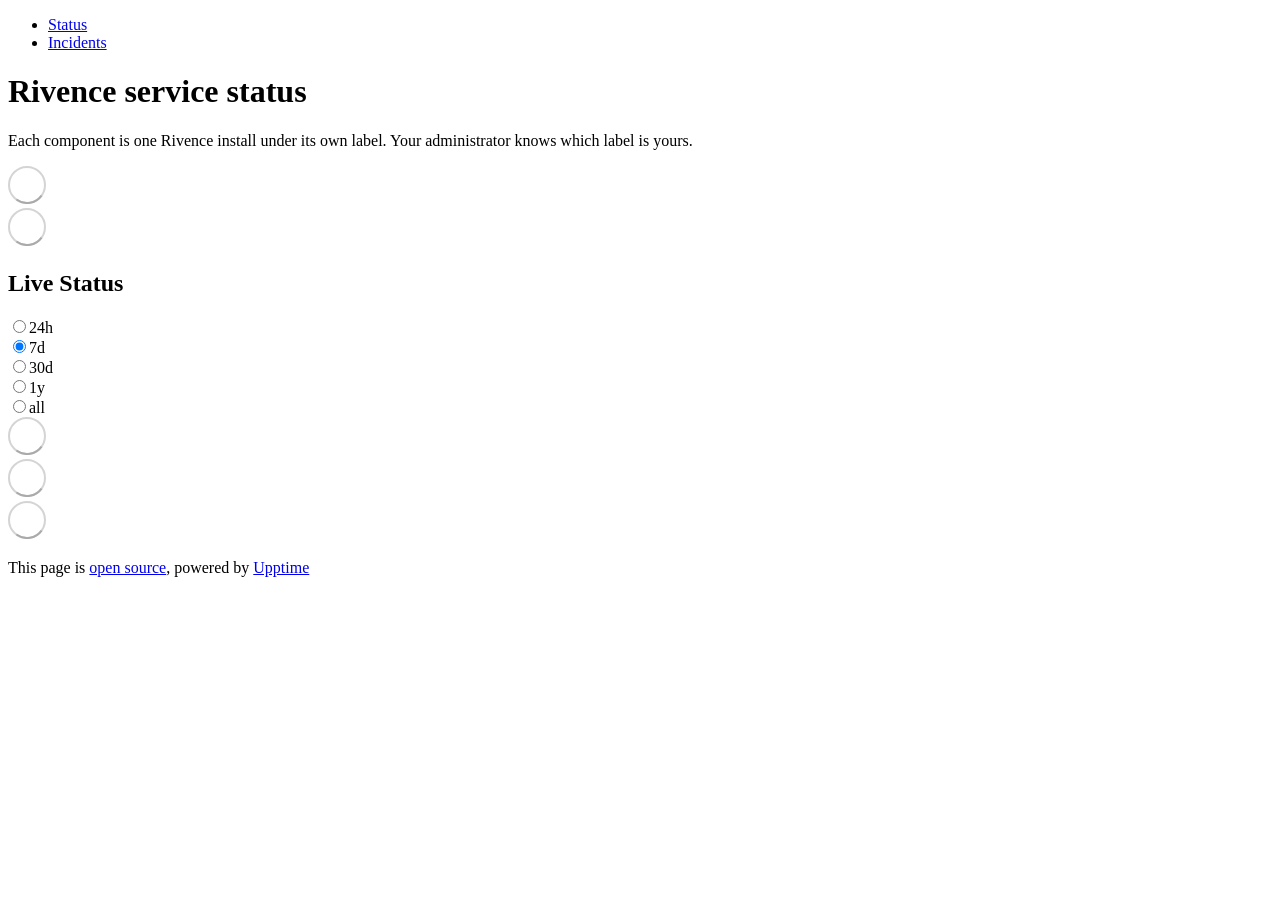
==== index.html @ 98cc8499 "deploy: 9b8b759fc11f616461dda23db47099d9b9a1b508" ====
<!DOCTYPE html> <html lang=en> <head> <meta charset=utf-8> <meta content="width=device-width,initial-scale=1" name=viewport> <meta content=#333333 name=theme-color> <base href=/ > <link href=manifest.json rel=manifest crossorigin=use-credentials> <script>__SAPPER__={baseUrl:"",preloaded:[void 0,{}]};if('serviceWorker' in navigator)navigator.serviceWorker.register('/service-worker.js');(function(){try{eval("async function x(){}");var main="/client/client.07dce5a3.js"}catch(e){main="/client/legacy/client.215045d6.js"};var s=document.createElement("script");try{new Function("if(0)import('')")();s.src=main;s.type="module";s.crossOrigin="use-credentials";}catch(e){s.src="/client/shimport@2.0.5.js";s.setAttribute("data-main",main);}document.head.appendChild(s);}());</script> <link href=client/client-31a52aa5.css rel=stylesheet><link href=client/createOctokit-a85f76c7.css rel=stylesheet><link href=client/index-b0b6455a.css rel=stylesheet> <title>Rivence status</title> <script>// If `prefers-color-scheme` is not supported, fall back to light mode.
      // In this case, light.css will be downloaded with `highest` priority.
      if (typeof window !== "undefined" && typeof document !== "undefined" && "matchMedia" in window && window.matchMedia('(prefers-color-scheme: dark)').media === 'not all') {
        document.documentElement.style.display = 'none';
        document.head.insertAdjacentHTML(
          'beforeend',
          '<link rel="stylesheet" href={`${config.path}/themes/light.css`} onload="document.documentElement.style.display = \'\'">',
        );
      } </script> <link href=https://status.app.rivence.io/themes/light.css rel=stylesheet media=(prefers-color-scheme:light)> <link href=https://status.app.rivence.io/themes/dark.css rel=stylesheet media=(prefers-color-scheme:dark)><link href=https://status.app.rivence.io/global.css rel=stylesheet><link href=https://raw.githubusercontent.com/upptime/upptime/master/assets/upptime-icon.svg rel=icon type=image/svg><link href=/logo-192.png rel=icon type=image/png> <link href=/client/client.07dce5a3.js rel=modulepreload as=script crossorigin=use-credentials><link href=/client/client-31a52aa5.css rel=preload as=style><link href=/client/index.9728a234.js rel=modulepreload as=script crossorigin=use-credentials><link href=/client/createOctokit.c0a3eee1.js rel=modulepreload as=script crossorigin=use-credentials><link href=/client/inject_styles.803b7e80.js rel=modulepreload as=script crossorigin=use-credentials><link href=/client/createOctokit-a85f76c7.css rel=preload as=style><link href=/client/index-b0b6455a.css rel=preload as=style></head> <body> <div id=sapper> <nav class=svelte-a08hsz><div class="svelte-a08hsz container"> <ul class=svelte-a08hsz><li><a href=/ class=svelte-a08hsz target=_self aria-current=page>Status</a> <li><a href="https://github.com/rivex-hk/rivence-status/issues?q=label%3Astatus" class=svelte-a08hsz target=_self>Incidents</a> </li> </ul></div> </nav> <main class=container> <header class=svelte-ngkazm><h1><strong>Rivence</strong> service status</h1> <p class="svelte-ngkazm lead">Each component is one Rivence install under its own label. Your administrator knows which label is yours.</header> <section class=svelte-8lnl4f><div class="svelte-68jxue loading"><svg class=svelte-68jxue height=38 stroke=#aaa width=38 xmlns=http://www.w3.org/2000/svg><g fill=none fill-rule=evenodd><g stroke-width=2 transform="translate(1 1)"><circle cx=18 cy=18 r=18 stroke-opacity=.5></circle><path d="M36 18c0-9.94-8.06-18-18-18"><animateTransform attributeName=transform dur=1s from="0 18 18" repeatCount=indefinite to="360 18 18" type=rotate></animateTransform></path></g></g></svg></div> </section> <section class=svelte-8lnl4f><div class="svelte-68jxue loading"><svg class=svelte-68jxue height=38 stroke=#aaa width=38 xmlns=http://www.w3.org/2000/svg><g fill=none fill-rule=evenodd><g stroke-width=2 transform="translate(1 1)"><circle cx=18 cy=18 r=18 stroke-opacity=.5></circle><path d="M36 18c0-9.94-8.06-18-18-18"><animateTransform attributeName=transform dur=1s from="0 18 18" repeatCount=indefinite to="360 18 18" type=rotate></animateTransform></path></g></g></svg></div> </section> <div class="svelte-fqsq6s f changed"><h2>Live Status</h2> <form class="svelte-fqsq6s f r"><div><input class=svelte-fqsq6s id=data_day name=d type=radio value=day><label class=svelte-fqsq6s for=data_day>24h</label></div> <div><input class=svelte-fqsq6s id=data_week name=d type=radio value=week checked><label class=svelte-fqsq6s for=data_week>7d</label></div> <div><input class=svelte-fqsq6s id=data_month name=d type=radio value=month><label class=svelte-fqsq6s for=data_month>30d</label></div> <div><input class=svelte-fqsq6s id=data_year name=d type=radio value=year><label class=svelte-fqsq6s for=data_year>1y</label></div> <div><input class=svelte-fqsq6s id=data_all name=d type=radio value=all><label class=svelte-fqsq6s for=data_all>all</label></div></form></div> <section class="svelte-fqsq6s live-status"><div class="svelte-68jxue loading"><svg class=svelte-68jxue height=38 stroke=#aaa width=38 xmlns=http://www.w3.org/2000/svg><g fill=none fill-rule=evenodd><g stroke-width=2 transform="translate(1 1)"><circle cx=18 cy=18 r=18 stroke-opacity=.5></circle><path d="M36 18c0-9.94-8.06-18-18-18"><animateTransform attributeName=transform dur=1s from="0 18 18" repeatCount=indefinite to="360 18 18" type=rotate></animateTransform></path></g></g></svg></div> </section> <section><div class="svelte-68jxue loading"><svg class=svelte-68jxue height=38 stroke=#aaa width=38 xmlns=http://www.w3.org/2000/svg><g fill=none fill-rule=evenodd><g stroke-width=2 transform="translate(1 1)"><circle cx=18 cy=18 r=18 stroke-opacity=.5></circle><path d="M36 18c0-9.94-8.06-18-18-18"><animateTransform attributeName=transform dur=1s from="0 18 18" repeatCount=indefinite to="360 18 18" type=rotate></animateTransform></path></g></g></svg></div> </section> <section><div class="svelte-68jxue loading"><svg class=svelte-68jxue height=38 stroke=#aaa width=38 xmlns=http://www.w3.org/2000/svg><g fill=none fill-rule=evenodd><g stroke-width=2 transform="translate(1 1)"><circle cx=18 cy=18 r=18 stroke-opacity=.5></circle><path d="M36 18c0-9.94-8.06-18-18-18"><animateTransform attributeName=transform dur=1s from="0 18 18" repeatCount=indefinite to="360 18 18" type=rotate></animateTransform></path></g></g></svg></div></section></main> <footer class=svelte-jbr799><p>This page is <a href=https://github.com/rivex-hk/rivence-status>open source</a>, powered by <a href=https://upptime.js.org>Upptime</a></p> </footer></div> <script> try {
        if (typeof window !== "undefined" && window.navigator && navigator.serviceWorker) {
          navigator.serviceWorker.getRegistrations().then(function (registrations) {
            for (let registration of registrations) {
              registration.unregister();
            }
          });
        }
        if (typeof window !== "undefined" && "caches" in window) {
          caches.keys().then(function (keyList) {
            return Promise.all(
              keyList.map(function (key) {
                return caches.delete(key);
              })
            );
          });
        }
      } catch (error) {} </script>
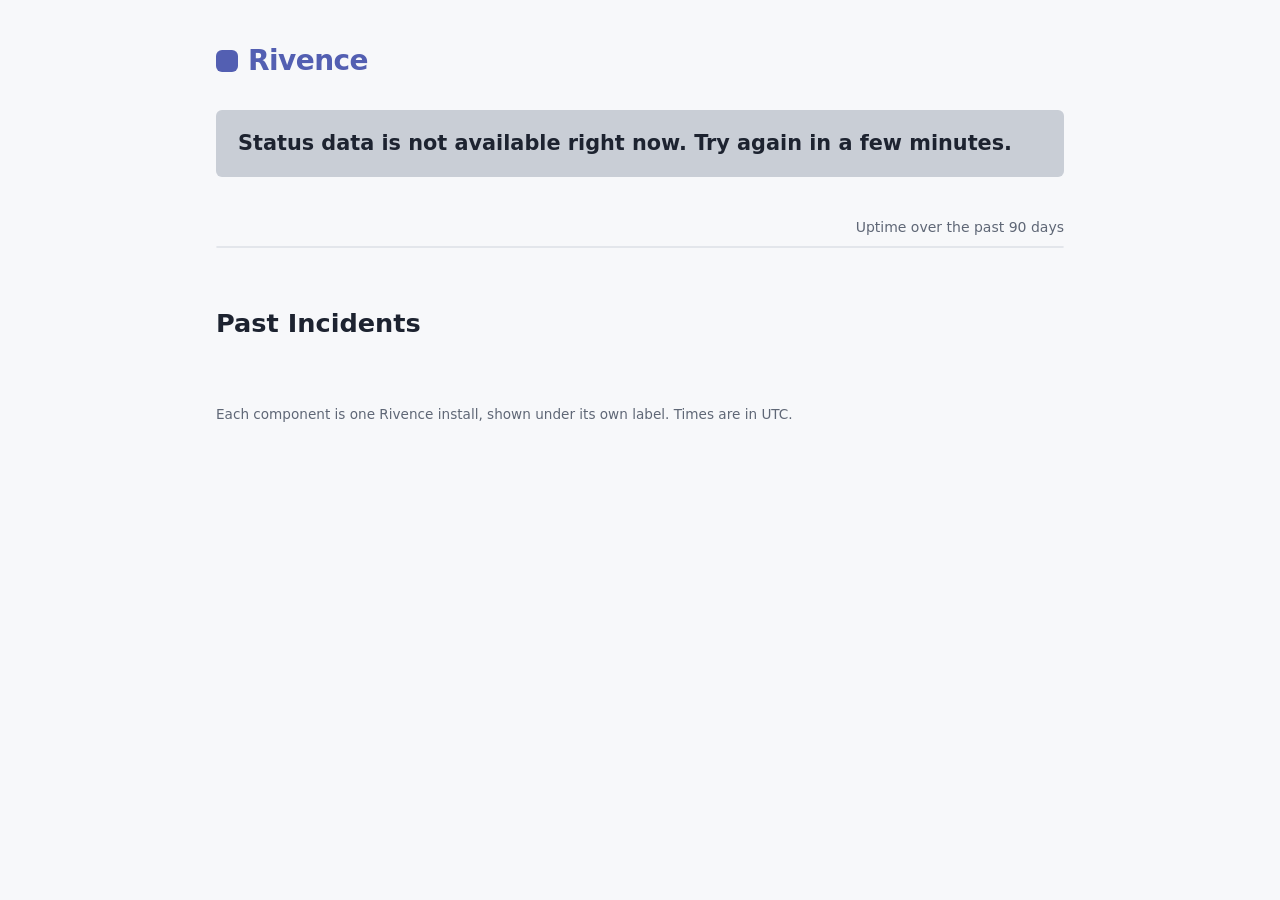
==== commit 4eaeddcf: "Publish the status page" ====
--- a/index.html
+++ b/index.html
@@ -1,26 +1,63 @@
-<!DOCTYPE html> <html lang=en> <head> <meta charset=utf-8> <meta content="width=device-width,initial-scale=1" name=viewport> <meta content=#333333 name=theme-color> <base href=/ > <link href=manifest.json rel=manifest crossorigin=use-credentials> <script>__SAPPER__={baseUrl:"",preloaded:[void 0,{}]};if('serviceWorker' in navigator)navigator.serviceWorker.register('/service-worker.js');(function(){try{eval("async function x(){}");var main="/client/client.07dce5a3.js"}catch(e){main="/client/legacy/client.215045d6.js"};var s=document.createElement("script");try{new Function("if(0)import('')")();s.src=main;s.type="module";s.crossOrigin="use-credentials";}catch(e){s.src="/client/shimport@2.0.5.js";s.setAttribute("data-main",main);}document.head.appendChild(s);}());</script> <link href=client/client-31a52aa5.css rel=stylesheet><link href=client/createOctokit-a85f76c7.css rel=stylesheet><link href=client/index-b0b6455a.css rel=stylesheet> <title>Rivence status</title> <script>// If `prefers-color-scheme` is not supported, fall back to light mode.
-      // In this case, light.css will be downloaded with `highest` priority.
-      if (typeof window !== "undefined" && typeof document !== "undefined" && "matchMedia" in window && window.matchMedia('(prefers-color-scheme: dark)').media === 'not all') {
-        document.documentElement.style.display = 'none';
-        document.head.insertAdjacentHTML(
-          'beforeend',
-          '<link rel="stylesheet" href={`${config.path}/themes/light.css`} onload="document.documentElement.style.display = \'\'">',
-        );
-      } </script> <link href=https://status.app.rivence.io/themes/light.css rel=stylesheet media=(prefers-color-scheme:light)> <link href=https://status.app.rivence.io/themes/dark.css rel=stylesheet media=(prefers-color-scheme:dark)><link href=https://status.app.rivence.io/global.css rel=stylesheet><link href=https://raw.githubusercontent.com/upptime/upptime/master/assets/upptime-icon.svg rel=icon type=image/svg><link href=/logo-192.png rel=icon type=image/png> <link href=/client/client.07dce5a3.js rel=modulepreload as=script crossorigin=use-credentials><link href=/client/client-31a52aa5.css rel=preload as=style><link href=/client/index.9728a234.js rel=modulepreload as=script crossorigin=use-credentials><link href=/client/createOctokit.c0a3eee1.js rel=modulepreload as=script crossorigin=use-credentials><link href=/client/inject_styles.803b7e80.js rel=modulepreload as=script crossorigin=use-credentials><link href=/client/createOctokit-a85f76c7.css rel=preload as=style><link href=/client/index-b0b6455a.css rel=preload as=style></head> <body> <div id=sapper> <nav class=svelte-a08hsz><div class="svelte-a08hsz container"> <ul class=svelte-a08hsz><li><a href=/ class=svelte-a08hsz target=_self aria-current=page>Status</a> <li><a href="https://github.com/rivex-hk/rivence-status/issues?q=label%3Astatus" class=svelte-a08hsz target=_self>Incidents</a> </li> </ul></div> </nav> <main class=container> <header class=svelte-ngkazm><h1><strong>Rivence</strong> service status</h1> <p class="svelte-ngkazm lead">Each component is one Rivence install under its own label. Your administrator knows which label is yours.</header> <section class=svelte-8lnl4f><div class="svelte-68jxue loading"><svg class=svelte-68jxue height=38 stroke=#aaa width=38 xmlns=http://www.w3.org/2000/svg><g fill=none fill-rule=evenodd><g stroke-width=2 transform="translate(1 1)"><circle cx=18 cy=18 r=18 stroke-opacity=.5></circle><path d="M36 18c0-9.94-8.06-18-18-18"><animateTransform attributeName=transform dur=1s from="0 18 18" repeatCount=indefinite to="360 18 18" type=rotate></animateTransform></path></g></g></svg></div> </section> <section class=svelte-8lnl4f><div class="svelte-68jxue loading"><svg class=svelte-68jxue height=38 stroke=#aaa width=38 xmlns=http://www.w3.org/2000/svg><g fill=none fill-rule=evenodd><g stroke-width=2 transform="translate(1 1)"><circle cx=18 cy=18 r=18 stroke-opacity=.5></circle><path d="M36 18c0-9.94-8.06-18-18-18"><animateTransform attributeName=transform dur=1s from="0 18 18" repeatCount=indefinite to="360 18 18" type=rotate></animateTransform></path></g></g></svg></div> </section> <div class="svelte-fqsq6s f changed"><h2>Live Status</h2> <form class="svelte-fqsq6s f r"><div><input class=svelte-fqsq6s id=data_day name=d type=radio value=day><label class=svelte-fqsq6s for=data_day>24h</label></div> <div><input class=svelte-fqsq6s id=data_week name=d type=radio value=week checked><label class=svelte-fqsq6s for=data_week>7d</label></div> <div><input class=svelte-fqsq6s id=data_month name=d type=radio value=month><label class=svelte-fqsq6s for=data_month>30d</label></div> <div><input class=svelte-fqsq6s id=data_year name=d type=radio value=year><label class=svelte-fqsq6s for=data_year>1y</label></div> <div><input class=svelte-fqsq6s id=data_all name=d type=radio value=all><label class=svelte-fqsq6s for=data_all>all</label></div></form></div> <section class="svelte-fqsq6s live-status"><div class="svelte-68jxue loading"><svg class=svelte-68jxue height=38 stroke=#aaa width=38 xmlns=http://www.w3.org/2000/svg><g fill=none fill-rule=evenodd><g stroke-width=2 transform="translate(1 1)"><circle cx=18 cy=18 r=18 stroke-opacity=.5></circle><path d="M36 18c0-9.94-8.06-18-18-18"><animateTransform attributeName=transform dur=1s from="0 18 18" repeatCount=indefinite to="360 18 18" type=rotate></animateTransform></path></g></g></svg></div> </section> <section><div class="svelte-68jxue loading"><svg class=svelte-68jxue height=38 stroke=#aaa width=38 xmlns=http://www.w3.org/2000/svg><g fill=none fill-rule=evenodd><g stroke-width=2 transform="translate(1 1)"><circle cx=18 cy=18 r=18 stroke-opacity=.5></circle><path d="M36 18c0-9.94-8.06-18-18-18"><animateTransform attributeName=transform dur=1s from="0 18 18" repeatCount=indefinite to="360 18 18" type=rotate></animateTransform></path></g></g></svg></div> </section> <section><div class="svelte-68jxue loading"><svg class=svelte-68jxue height=38 stroke=#aaa width=38 xmlns=http://www.w3.org/2000/svg><g fill=none fill-rule=evenodd><g stroke-width=2 transform="translate(1 1)"><circle cx=18 cy=18 r=18 stroke-opacity=.5></circle><path d="M36 18c0-9.94-8.06-18-18-18"><animateTransform attributeName=transform dur=1s from="0 18 18" repeatCount=indefinite to="360 18 18" type=rotate></animateTransform></path></g></g></svg></div></section></main> <footer class=svelte-jbr799><p>This page is <a href=https://github.com/rivex-hk/rivence-status>open source</a>, powered by <a href=https://upptime.js.org>Upptime</a></p> </footer></div> <script> try {
-        if (typeof window !== "undefined" && window.navigator && navigator.serviceWorker) {
-          navigator.serviceWorker.getRegistrations().then(function (registrations) {
-            for (let registration of registrations) {
-              registration.unregister();
-            }
-          });
-        }
-        if (typeof window !== "undefined" && "caches" in window) {
-          caches.keys().then(function (keyList) {
-            return Promise.all(
-              keyList.map(function (key) {
-                return caches.delete(key);
-              })
-            );
-          });
-        }
-      } catch (error) {} </script> +<!doctype html>
+<html lang="en">
+  <head>
+    <meta charset="utf-8" />
+    <meta name="viewport" content="width=device-width, initial-scale=1" />
+    <meta
+      http-equiv="Content-Security-Policy"
+      content="default-src 'none'; script-src 'self'; style-src 'self'; img-src 'self'; connect-src 'self'; base-uri 'none'; form-action 'none'"
+    />
+    <meta name="color-scheme" content="light dark" />
+    <title>Rivence Status</title>
+    <meta
+      name="description"
+      content="Current status and incident history of Rivence installs."
+    />
+    <link rel="icon" href="favicon.svg" type="image/svg+xml" />
+    <link rel="stylesheet" href="style.css" />
+    <script type="module" src="app.js"></script>
+  </head>
+  <body>
+    <header class="masthead">
+      <div class="wrap">
+        <p class="brand">
+          <span class="brand-mark" aria-hidden="true"></span>Rivence
+        </p>
+      </div>
+    </header>
+    <main class="wrap" id="main">
+      <h1 class="visually-hidden">Rivence status</h1>
+      <section class="banner" id="banner" data-level="none" aria-live="polite">
+        <p id="banner-text">Loading status…</p>
+      </section>
+
+      <section aria-labelledby="uptime-heading">
+        <div class="section-head">
+          <h2 id="uptime-heading" class="small-heading">
+            Uptime over the past <span class="range-90">90</span
+            ><span class="range-60">60</span
+            ><span class="range-30">30</span> days
+          </h2>
+        </div>
+        <div class="card" id="components"></div>
+      </section>
+
+      <section aria-labelledby="incidents-heading" class="incidents">
+        <h2 id="incidents-heading">Past Incidents</h2>
+        <div id="incident-days"></div>
+      </section>
+      <noscript
+        ><p class="notice">
+          This page needs JavaScript to show the current status.
+        </p></noscript
+      >
+    </main>
+    <footer class="wrap footer">
+      <p>
+        Each component is one Rivence install, shown under its own label. Times
+        are in UTC.
+      </p>
+    </footer>
+    <div class="tooltip" id="tooltip" role="tooltip" hidden></div>
+  </body>
+</html>
--- a/style.css
+++ b/style.css
@@ -0,0 +1,389 @@
+:root {
+  --bg: #f7f8fa;
+  --surface: #ffffff;
+  --text: #1d2330;
+  --muted: #5f6776;
+  --border: #e3e6eb;
+  --ok: #1f8b4c;
+  --ok-bar: #3bb36f;
+  --minor: #e0b225;
+  --partial: #e8823a;
+  --major: #d93a3f;
+  --none: #c9ced6;
+  --banner-text: #ffffff;
+  --tooltip-bg: #1d2330;
+  --tooltip-text: #ffffff;
+  --primary: hsl(232 38% 51%);
+  --ok-text: #1a7f45;
+  --major-text: #c62f35;
+  color-scheme: light;
+}
+
+@media (prefers-color-scheme: dark) {
+  :root {
+    --bg: #0e1116;
+    --surface: #161b22;
+    --text: #e6e9ee;
+    --muted: #9aa3b0;
+    --border: #2a313b;
+    --ok: #238a4f;
+    --ok-bar: #3fb873;
+    --minor: #d9ab22;
+    --partial: #e07f3a;
+    --major: #d6474c;
+    --none: #3a424e;
+    --tooltip-bg: #f0f2f5;
+    --tooltip-text: #10141a;
+    --primary: hsl(230 62% 71%);
+    --ok-text: #3fb873;
+    --major-text: #f06a6e;
+    color-scheme: dark;
+  }
+}
+
+* {
+  box-sizing: border-box;
+}
+
+html {
+  -webkit-text-size-adjust: 100%;
+}
+
+body {
+  margin: 0;
+  background: var(--bg);
+  color: var(--text);
+  font-family:
+    system-ui,
+    -apple-system,
+    "Segoe UI",
+    Roboto,
+    "Helvetica Neue",
+    Arial,
+    sans-serif;
+  font-size: 16px;
+  line-height: 1.5;
+}
+
+.wrap {
+  max-width: 880px;
+  margin: 0 auto;
+  padding: 0 16px;
+}
+
+.visually-hidden {
+  position: absolute;
+  width: 1px;
+  height: 1px;
+  overflow: hidden;
+  clip: rect(0 0 0 0);
+  white-space: nowrap;
+}
+
+.masthead {
+  padding: 40px 0 28px;
+}
+
+.brand {
+  display: flex;
+  align-items: center;
+  gap: 10px;
+  margin: 0;
+  font-size: 1.75rem;
+  font-weight: 700;
+  letter-spacing: -0.02em;
+  color: var(--primary);
+}
+
+.brand-mark {
+  width: 22px;
+  height: 22px;
+  border-radius: 6px;
+  background: var(--primary);
+}
+
+a {
+  color: var(--primary);
+}
+
+:focus-visible {
+  outline: 2px solid var(--primary);
+  outline-offset: 2px;
+}
+
+.banner {
+  margin: 0 0 40px;
+  padding: 18px 22px;
+  border-radius: 6px;
+  background: var(--none);
+  color: var(--banner-text);
+  font-size: 1.3rem;
+  font-weight: 600;
+}
+
+.banner p {
+  margin: 0;
+}
+
+.banner[data-level="ok"] {
+  background: var(--ok);
+}
+.banner[data-level="partial"] {
+  background: #b85a12;
+}
+.banner[data-level="major"] {
+  background: var(--major);
+}
+.banner[data-level="none"] {
+  color: var(--text);
+}
+
+.section-head {
+  display: flex;
+  justify-content: flex-end;
+  margin-bottom: 8px;
+}
+
+.small-heading {
+  margin: 0;
+  font-size: 0.875rem;
+  font-weight: 400;
+  color: var(--muted);
+}
+
+.card {
+  background: var(--surface);
+  border: 1px solid var(--border);
+  border-radius: 6px;
+}
+
+.component {
+  padding: 20px 22px 16px;
+}
+
+.component + .component {
+  border-top: 1px solid var(--border);
+}
+
+.component-head {
+  display: flex;
+  justify-content: space-between;
+  align-items: baseline;
+  gap: 12px;
+  margin-bottom: 10px;
+}
+
+.component-name {
+  margin: 0;
+  font-size: 1rem;
+  font-weight: 600;
+}
+
+.component-status {
+  font-size: 0.9rem;
+  font-weight: 500;
+  color: var(--ok-text);
+}
+
+.component-status[data-status="down"] {
+  color: var(--major-text);
+}
+
+.component-status::before {
+  content: "";
+  display: inline-block;
+  width: 8px;
+  height: 8px;
+  margin-right: 7px;
+  border-radius: 50%;
+  background: currentColor;
+  vertical-align: 1px;
+}
+
+.bars {
+  display: flex;
+  gap: 2px;
+  height: 34px;
+  margin: 0;
+  padding: 0;
+  list-style: none;
+}
+
+.bar {
+  flex: 1 1 0;
+  min-width: 0;
+  border-radius: 2px;
+  background: var(--none);
+  cursor: pointer;
+  transition: opacity 0.1s;
+}
+
+.bar:hover {
+  opacity: 0.7;
+}
+
+.bar[data-level="ok"] {
+  background: var(--ok-bar);
+}
+.bar[data-level="minor"] {
+  background: var(--minor);
+}
+.bar[data-level="partial"] {
+  background: var(--partial);
+}
+.bar[data-level="major"] {
+  background: var(--major);
+}
+
+.component-foot {
+  display: flex;
+  align-items: center;
+  gap: 12px;
+  margin-top: 8px;
+  font-size: 0.8rem;
+  color: var(--muted);
+}
+
+.component-foot .rule {
+  flex: 1;
+  height: 1px;
+  background: var(--border);
+}
+
+.incidents {
+  margin-top: 56px;
+}
+
+.incidents h2 {
+  margin: 0 0 8px;
+  font-size: 1.6rem;
+  font-weight: 600;
+}
+
+.incident-day {
+  padding: 22px 0 6px;
+}
+
+.incident-day h3 {
+  margin: 0 0 12px;
+  padding-bottom: 8px;
+  border-bottom: 1px solid var(--border);
+  font-size: 1.1rem;
+  font-weight: 600;
+}
+
+.incident-day .empty {
+  margin: 0;
+  color: var(--muted);
+}
+
+.incident {
+  margin-bottom: 22px;
+}
+
+.incident h4 {
+  margin: 0 0 8px;
+  font-size: 1.05rem;
+  font-weight: 600;
+  color: var(--primary);
+}
+
+.update {
+  margin: 0 0 12px;
+}
+
+.update p {
+  margin: 0;
+  overflow-wrap: anywhere;
+}
+
+.update .when {
+  display: block;
+  font-size: 0.8rem;
+  color: var(--muted);
+}
+
+.footer {
+  padding-top: 40px;
+  padding-bottom: 48px;
+  font-size: 0.85rem;
+  color: var(--muted);
+}
+
+.notice {
+  color: var(--muted);
+}
+
+.tooltip {
+  position: absolute;
+  z-index: 10;
+  max-width: 260px;
+  padding: 10px 12px;
+  border-radius: 6px;
+  background: var(--tooltip-bg);
+  color: var(--tooltip-text);
+  font-size: 0.85rem;
+  line-height: 1.4;
+  box-shadow: 0 6px 20px rgb(0 0 0 / 0.25);
+  pointer-events: none;
+}
+
+.tooltip strong {
+  display: block;
+}
+
+.tooltip ul {
+  margin: 6px 0 0;
+  padding-left: 16px;
+}
+
+/* The bar strip shows 90 days on a wide screen, 60 on a tablet and 30 on a phone. */
+.range-60,
+.range-30 {
+  display: none;
+}
+
+@media (max-width: 760px) {
+  .bar:nth-child(-n + 30) {
+    display: none;
+  }
+  .range-90,
+  .range-30 {
+    display: none;
+  }
+  .range-60 {
+    display: inline;
+  }
+}
+
+@media (max-width: 520px) {
+  .masthead {
+    padding: 28px 0 20px;
+  }
+  .banner {
+    font-size: 1.1rem;
+    padding: 16px 18px;
+  }
+  .component {
+    padding: 16px 16px 12px;
+  }
+  .bar:nth-child(-n + 60) {
+    display: none;
+  }
+  .bars {
+    gap: 3px;
+  }
+  .range-90,
+  .range-60 {
+    display: none;
+  }
+  .range-30 {
+    display: inline;
+  }
+}
+
+@media (prefers-reduced-motion: reduce) {
+  .bar {
+    transition: none;
+  }
+}
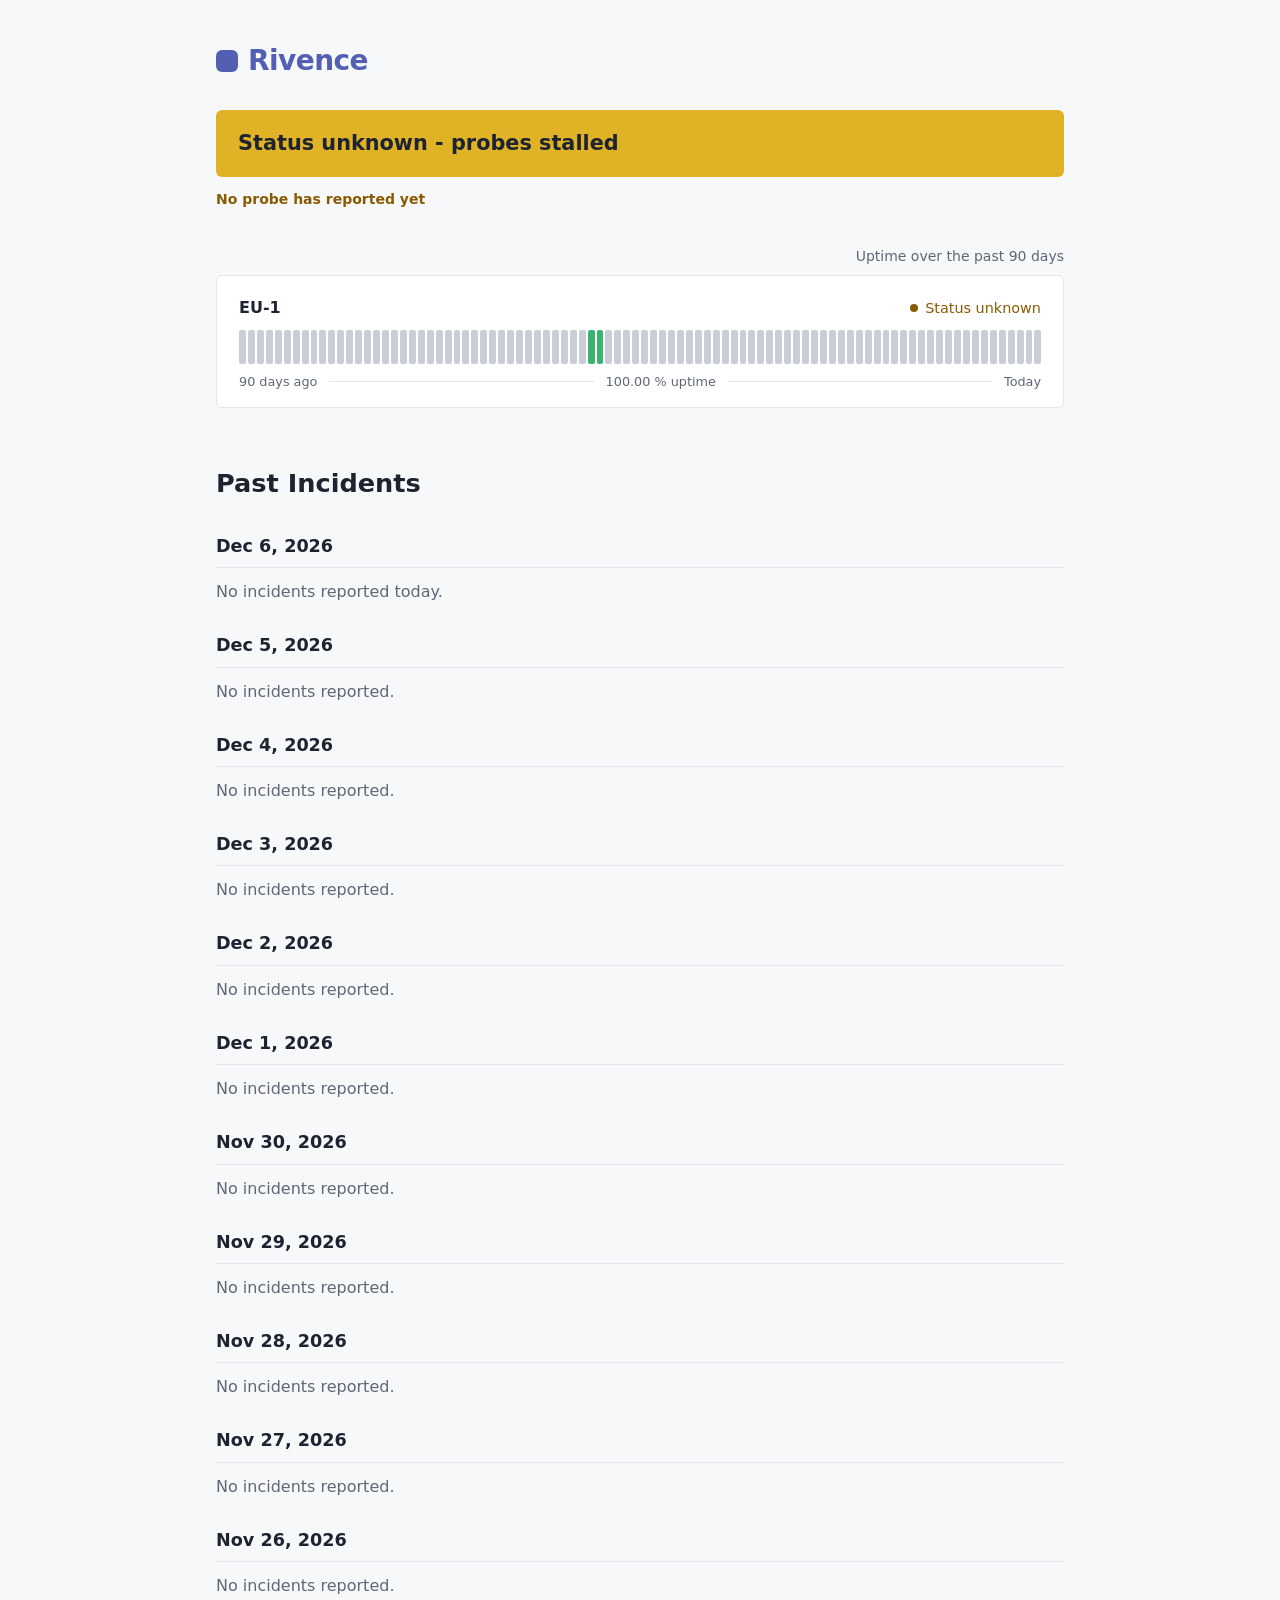
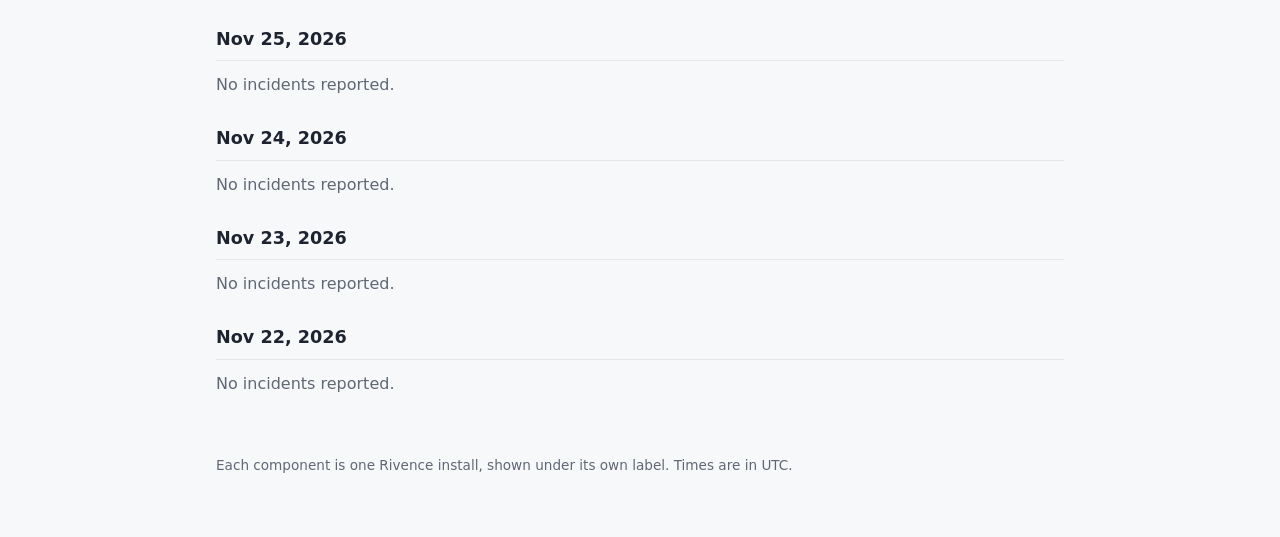
==== commit a4106273: "Publish the status page" ====
--- a/index.html
+++ b/index.html
@@ -30,6 +30,7 @@
       <section class="banner" id="banner" data-level="none" aria-live="polite">
         <p id="banner-text">Loading status…</p>
       </section>
+      <p class="last-checked" id="last-checked" data-stalled="false"></p>
 
       <section aria-labelledby="uptime-heading">
         <div class="section-head">
--- a/style.css
+++ b/style.css
@@ -16,6 +16,7 @@
   --primary: hsl(232 38% 51%);
   --ok-text: #1a7f45;
   --major-text: #c62f35;
+  --warn-text: #8a5a00;
   color-scheme: light;
 }
 
@@ -37,6 +38,7 @@
     --primary: hsl(230 62% 71%);
     --ok-text: #3fb873;
     --major-text: #f06a6e;
+    --warn-text: #e0b225;
     color-scheme: dark;
   }
 }
@@ -137,6 +139,20 @@
 .banner[data-level="none"] {
   color: var(--text);
 }
+.banner[data-level="stalled"] {
+  background: var(--minor);
+  color: #1d2330;
+}
+
+.last-checked {
+  margin: -28px 0 36px;
+  font-size: 0.875rem;
+  color: var(--muted);
+}
+.last-checked[data-stalled="true"] {
+  color: var(--warn-text);
+  font-weight: 600;
+}
 
 .section-head {
   display: flex;
@@ -187,6 +203,10 @@
 
 .component-status[data-status="down"] {
   color: var(--major-text);
+}
+
+.component-status[data-status="unknown"] {
+  color: var(--warn-text);
 }
 
 .component-status::before {
